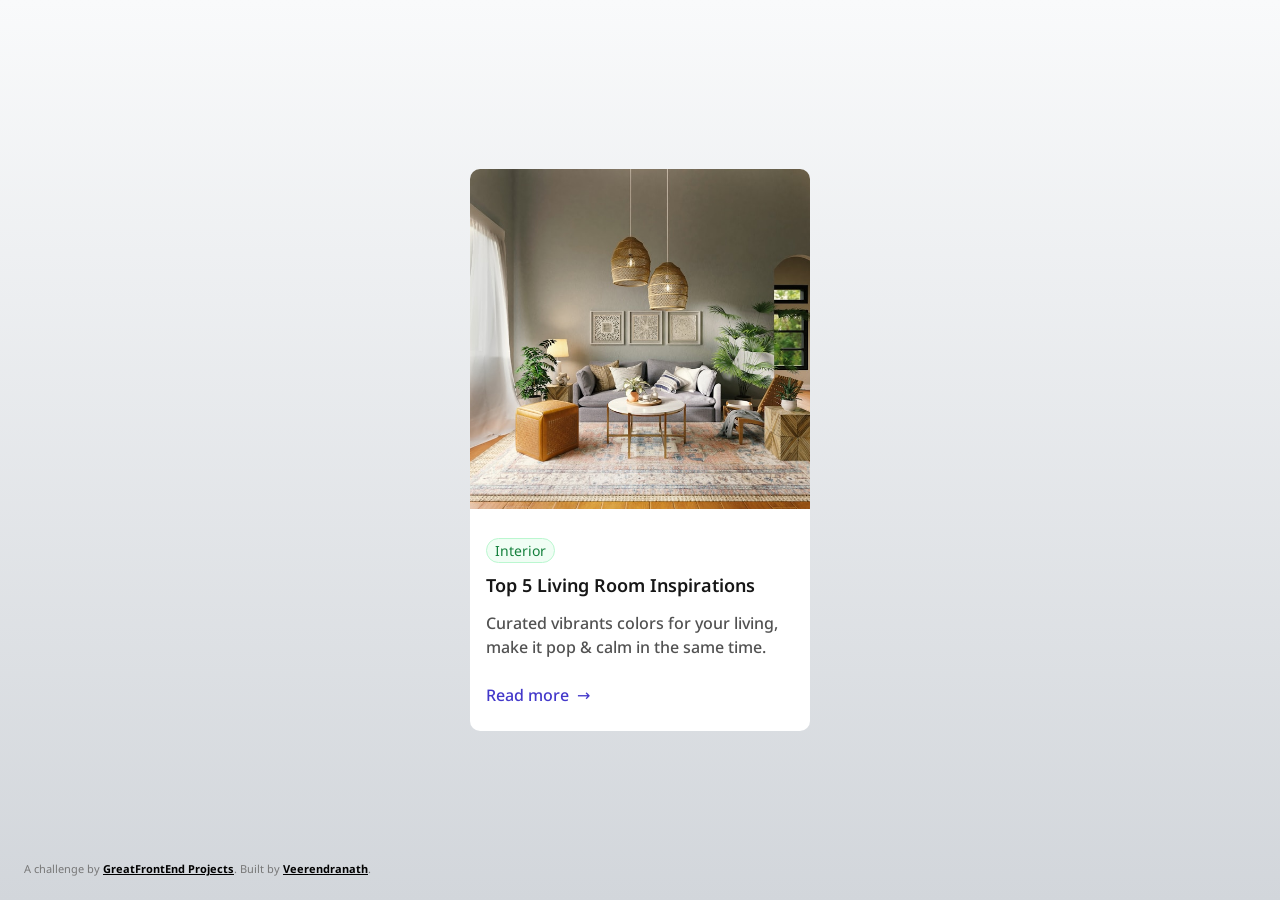
==== projects/02-blog-card/index.html @ 8a100f6f "feat: complete blog card challenge" ====
<!doctype html>
<html lang="en">
  <head>
    <meta charset="utf-8" />
    <meta name="viewport" content="width=device-width, initial-scale=1" />
    <title>Blog Card</title>
    <link rel="preconnect" href="https://fonts.googleapis.com" />
    <link rel="preconnect" href="https://fonts.gstatic.com" crossorigin />
    <link
      href="https://fonts.googleapis.com/css2?family=Noto+Sans:ital,wght@0,100..900;1,100..900&display=swap"
      rel="stylesheet"
    />
    <link rel="stylesheet" href="css/style.css" />
    <link rel="icon" href="img/favicon.ico" sizes="any" />
  </head>
  <body>
    <div class="card">
      <img
        class="card-img"
        src="./img/spacejoy-YqFz7UMm8qE-unsplash.jpg"
        alt="Room interior"
      />

      <div class="card-details">
        <span class="card-badge">Interior</span>
        <h2 class="card-title">Top 5 Living Room Inspirations</h2>
        <p class="card-description">
          Curated vibrants colors for your living, make it pop & calm in the same time.
        </p>
        <a class="card-link" href="" target="_blank"> Read more <span>→</span></a>
      </div>
    </div>

    <div class="credits" data-gfe-screenshot-exclude="true">
      A challenge by
      <a href="https://www.greatfrontend.com/projects?ref=challenges" target="_blank"
        >GreatFrontEnd Projects</a
      >. Built by
      <a href="https://www.greatfrontend.com/projects/u/veerendranath" target="_blank"
        >Veerendranath</a
      >.
    </div>
    <script src="js/index.js"></script>
  </body>
</html>
---- projects/02-blog-card/css/style.css ----
* {
  box-sizing: border-box;
  margin: 0;
  padding: 0;
}

body {
  margin: 0;
  font-family:
    "Noto Sans",
    system-ui,
    -apple-system,
    BlinkMacSystemFont,
    "Segoe UI",
    Roboto,
    Oxygen,
    Ubuntu,
    Cantarell,
    "Open Sans",
    "Helvetica Neue",
    sans-serif;
  min-height: 100vh;
  display: flex;
  justify-content: center;
  align-items: center;
  background: linear-gradient(to bottom, #f9fafb, #d2d6db);

  -webkit-font-smoothing: antialiased;
  -moz-osx-font-smoothing: grayscale;
  text-rendering: optimizeLegibility;
}

.card {
  width: 340px;
  background-color: #fff;
  border-radius: 10px;
  overflow: hidden;
}

.card-img {
  width: 100%;
  object-fit: cover;
}

.card-details {
  padding: 24px 16px;
}

.card-badge {
  display: inline-block;
  padding: 2px 8px;
  border: 1px solid #bbf7d0;
  background-color: #f0fdf4;
  font-size: 14px;
  font-weight: 400;
  color: #15803d;
  border-radius: 9999px;
  margin-bottom: 8px;
}

.card-title {
  font-weight: 600;
  font-size: 18px;
  line-height: 28px;
  color: #171717;
  margin-bottom: 12px;
}

.card-description {
  font-weight: 500;
  font-size: 16px;
  line-height: 24px;
  color: #525252;
  margin-bottom: 24px;
}

.card-link {
  display: flex;
  gap: 8px;
  align-items: center;
  font-weight: 500;
  font-size: 16px;
  line-height: 24px;
  color: #4338ca;
  text-decoration: none;
}

.credits {
  color: #777;
  position: fixed;
  bottom: 24px;
  left: 24px;
  font-size: 11px;
  text-align: center;
}

.credits a {
  color: #000;
  font-weight: bold;
}
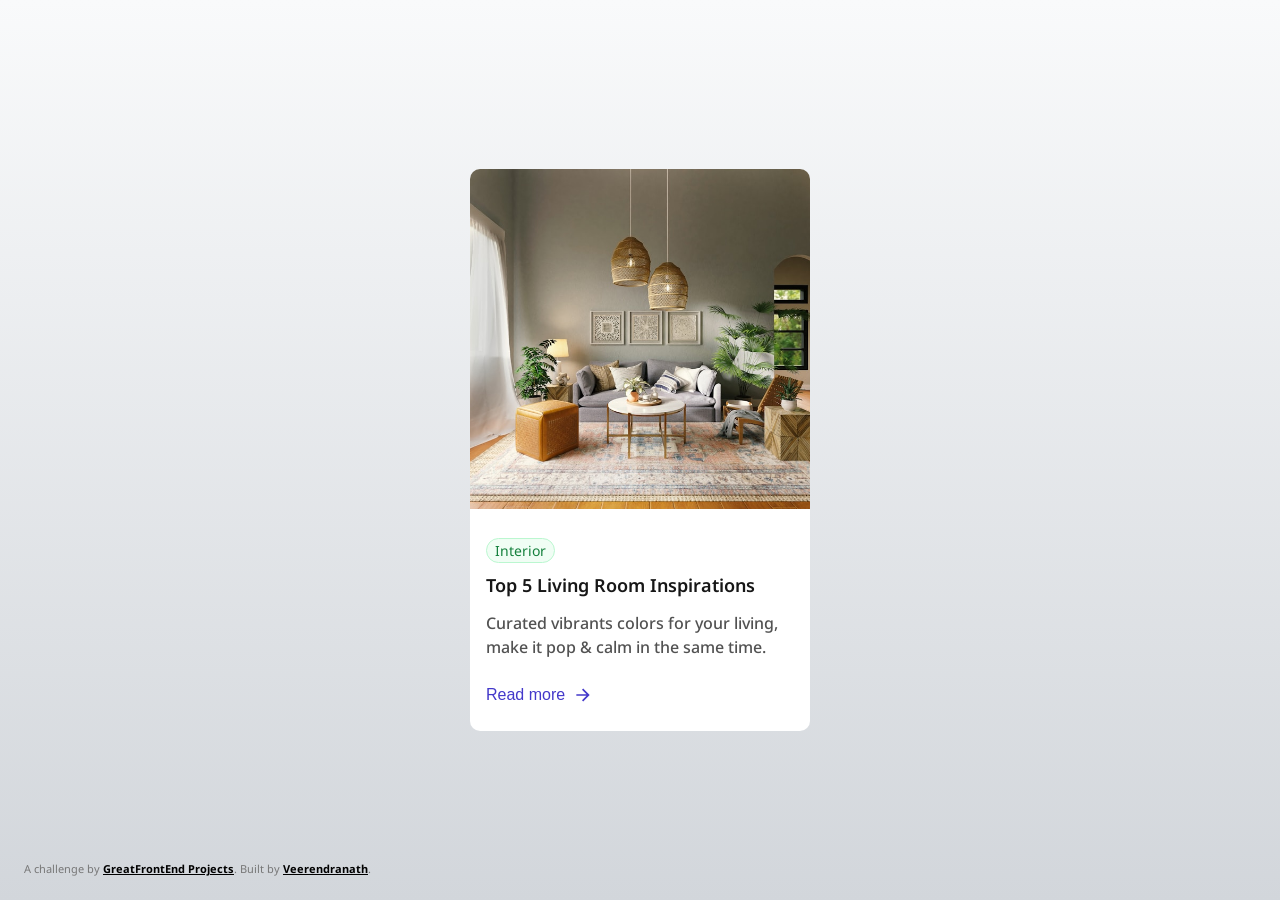
==== commit 7aca0e78: "fix: change anchor tag to button" ====
--- a/projects/02-blog-card/index.html
+++ b/projects/02-blog-card/index.html
@@ -27,7 +27,21 @@
         <p class="card-description">
           Curated vibrants colors for your living, make it pop & calm in the same time.
         </p>
-        <a class="card-link" href="" target="_blank"> Read more <span>→</span></a>
+        <button class="card-btn">
+          Read more
+          <svg
+            width="20"
+            height="20"
+            viewBox="0 0 20 20"
+            fill="none"
+            xmlns="http://www.w3.org/2000/svg"
+          >
+            <path
+              d="M13.4763 9.16658L9.00633 4.69657L10.1848 3.51807L16.6667 9.99992L10.1848 16.4817L9.00633 15.3032L13.4763 10.8332H3.33333V9.16658H13.4763Z"
+              fill="currentColor"
+            />
+          </svg>
+        </button>
       </div>
     </div>
 
--- a/projects/02-blog-card/css/style.css
+++ b/projects/02-blog-card/css/style.css
@@ -74,7 +74,8 @@
   margin-bottom: 24px;
 }
 
-.card-link {
+.card-btn {
+  background: transparent;
   display: flex;
   gap: 8px;
   align-items: center;
@@ -82,7 +83,21 @@
   font-size: 16px;
   line-height: 24px;
   color: #4338ca;
-  text-decoration: none;
+  border: none;
+  outline: none;
+  cursor: pointer;
+  border-radius: 4px;
+}
+
+.card-btn:focus,
+.card-btn:hover {
+  color: #3730a3;
+}
+
+.card-btn:focus {
+  box-shadow:
+    0px 0px 0px 1px #444ce7,
+    0px 0px 0px 4px rgba(68, 76, 231, 0.12);
 }
 
 .credits {
